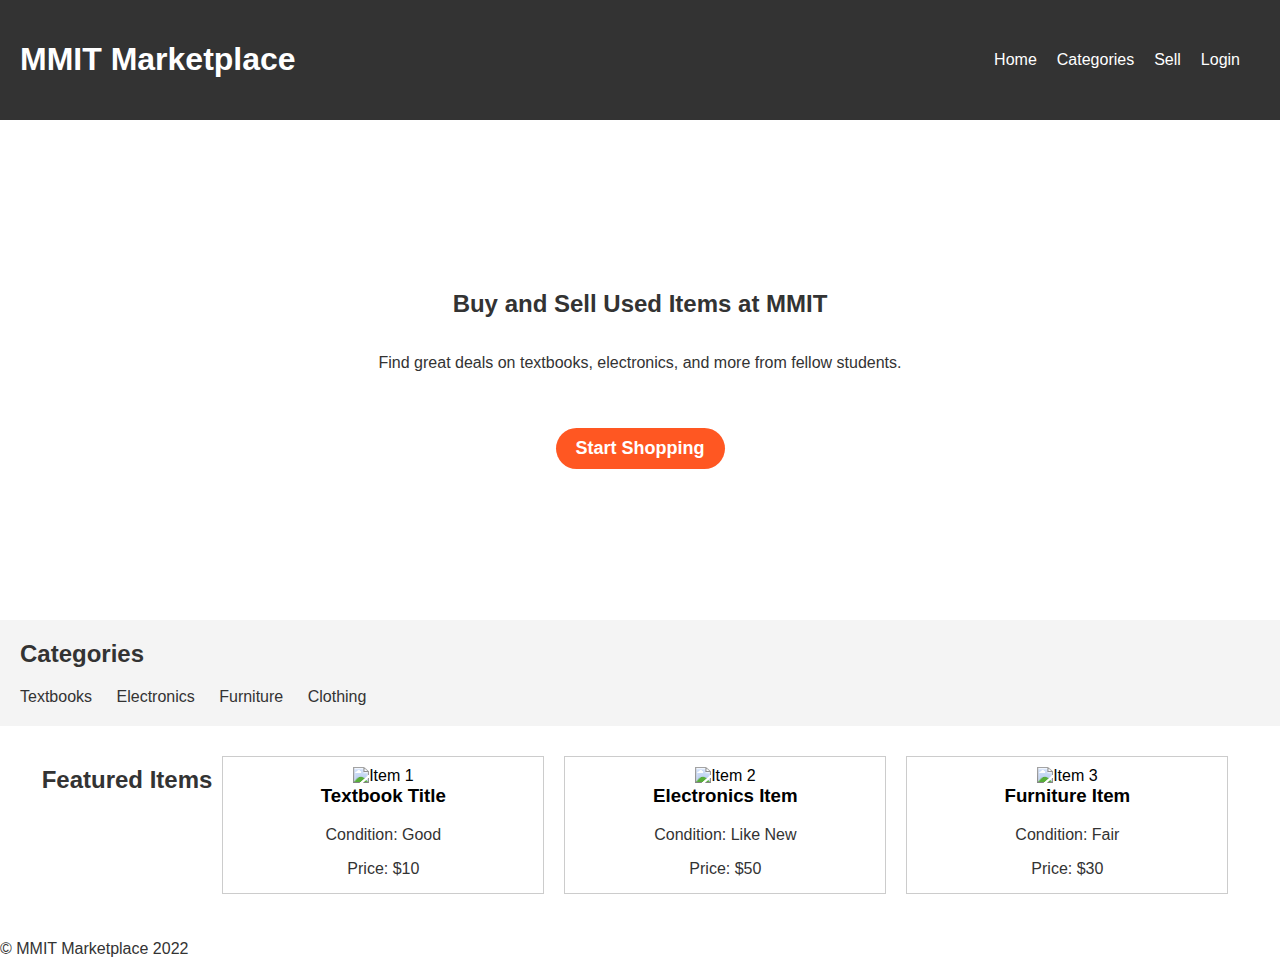
==== index.html @ 5a2bf574 "fix for deployment issue" ====
<!DOCTYPE html>
<html>
  <head>
    <title>MMIT Marketplace</title>
    <link rel="stylesheet" href="style.css" />
  </head>
  <body>
    <header>
      <h1>MMIT Marketplace</h1>
      <nav>
        <ul>
          <li><a href="#">Home</a></li>
          <li><a href="#">Categories</a></li>
          <li><a href="#">Sell</a></li>
          <li><a href="#">Login</a></li>
        </ul>
      </nav>
    </header>
    <main>
      <section class="hero">
        <h2>Buy and Sell Used Items at MMIT</h2>
        <p>
          Find great deals on textbooks, electronics, and more from fellow
          students.
        </p>
        <a href="#" class="btn-start-shopping">Start Shopping</a>
      </section>
      <section class="categories">
        <h2>Categories</h2>
        <ul>
          <li><a href="#">Textbooks</a></li>
          <li><a href="#">Electronics</a></li>
          <li><a href="#">Furniture</a></li>
          <li><a href="#">Clothing</a></li>
        </ul>
      </section>
      <section class="featured-items">
        <h2>Featured Items</h2>
        <div class="item">
          <img
            src="https://media.gettyimages.com/id/157482029/photo/stack-of-books.jpg?s=612x612&w=gi&k=20&c=_Yaofm8sZLZkKs1eMkv-zhk8K4k5u0g0fJuQrReWfdQ="
            alt="Item 1"
          />
          <h3>Textbook Title</h3>
          <p>Condition: Good</p>
          <p>Price: $10</p>
        </div>
        <div class="item">
          <img
            src="https://media.istockphoto.com/id/178716575/photo/mobile-devices.jpg?s=612x612&w=0&k=20&c=9YyINgAbcmjfY_HZe-i8FrLUS43-qZh6Sx6raIc_9vQ="
            alt="Item 2"
          />
          <h3>Electronics Item</h3>
          <p>Condition: Like New</p>
          <p>Price: $50</p>
        </div>
        <div class="item">
          <img
            src="https://media.gettyimages.com/id/1266344041/photo/3d-rendering-of-rough-edge-plank-dining-table.jpg?s=612x612&w=gi&k=20&c=B9g_X4g249H0W9sNPdvbhMaKoAJsRvg7RrgbZ_WtcYo="
            alt="Item 3"
          />
          <h3>Furniture Item</h3>
          <p>Condition: Fair</p>
          <p>Price: $30</p>
        </div>
      </section>
    </main>
    <footer>
      <p>&copy; MMIT Marketplace 2022</p>
    </footer>
  </body>
</html>
---- style.css ----
body {
  font-family: Arial, sans-serif;
  margin: 0;
  padding: 0;
}
h2 {
  color: #333;
}
p {
  color: #333;
}

header {
  background-color: #333;
  color: #fff;
  display: flex;
  justify-content: space-between;
  align-items: center;
  padding: 20px;
}

nav ul {
  display: flex;
  list-style: none;
  margin: 0;
  padding: 0;
}

nav li {
  margin-right: 20px;
}

nav a {
  color: #fff;
  text-decoration: none;
}

.hero {
  background-image: url(hero.jpg);
  background-size: cover;
  color: #fff;
  display: flex;
  flex-direction: column;
  justify-content: center;
  align-items: center;
  height: 500px;
}

.btn {
  background-color: #fff;
  border: none;
  color: #333;
  padding: 10px 20px;
  text-decoration: none;
}

.categories {
  background-color: #f4f4f4;
  padding: 20px;
}

.categories h2 {
  margin-top: 0;
}

.categories ul {
  list-style: none;
  margin: 0;
  padding: 0;
}

.categories li {
  display: inline-block;
  margin-right: 20px;
}

.categories a {
  color: #333;
  text-decoration: none;
}

.featured-items {
  display: flex;
  flex-wrap: wrap;
  justify-content: center;
  padding: 20px;
}

.item {
  background-color: #fff;
  border: 1px solid #ccc;
  margin: 10px;
  padding: 10px;
  text-align: center;
  width: 300px;
}

.item img {
  max-width: 100%;
}

.item h3 {
  margin-top: 0;
}

.item p {
  margin-bottom: 5px;
}

.btn-start-shopping {
  background-color: #ff5722;
  border: none;
  border-radius: 25px;
  color: #fff;
  font-size: 18px;
  font-weight: bold;
  padding: 10px 20px;
  text-decoration: none;
  transition: background-color 0.3s ease;
  margin-top: 40px;
}

.btn-start-shopping:hover {
  background-color: #d84315;
  cursor: pointer;
}
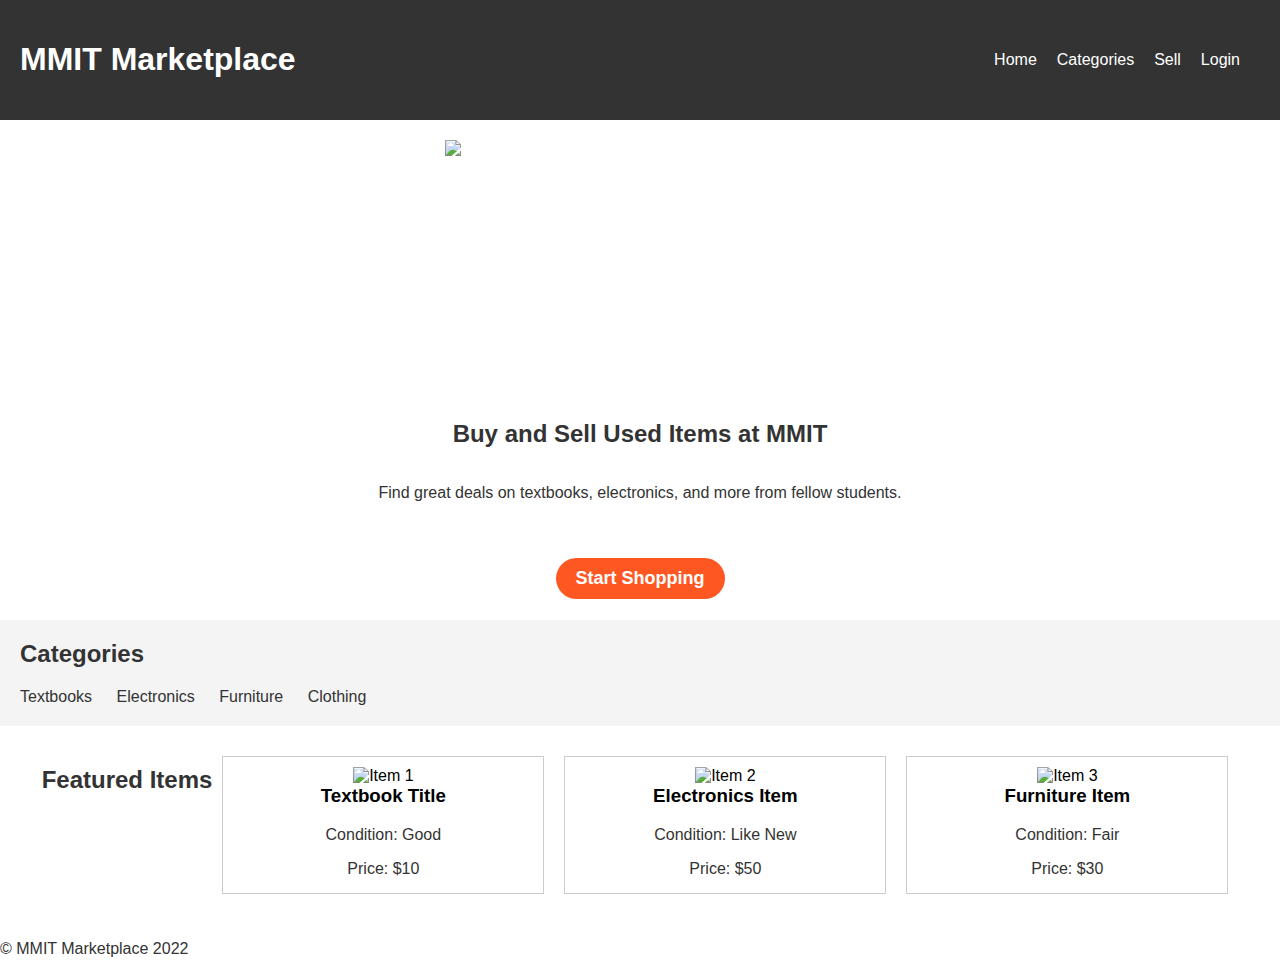
==== commit b5c694ad: "add banner image" ====
--- a/index.html
+++ b/index.html
@@ -18,6 +18,10 @@
     </header>
     <main>
       <section class="hero">
+        <div class="banner">
+          <img class = "banner-image" src="https://www.shutterstock.com/image-vector/various-products-internet-shop-online-260nw-1829597024.jpg"></img>
+        </div>
+         
         <h2>Buy and Sell Used Items at MMIT</h2>
         <p>
           Find great deals on textbooks, electronics, and more from fellow
--- a/style.css
+++ b/style.css
@@ -45,7 +45,11 @@
   align-items: center;
   height: 500px;
 }
-
+.banner {
+  height: 260px;
+  width: 390px;
+  overflow: hidden;
+}
 .btn {
   background-color: #fff;
   border: none;
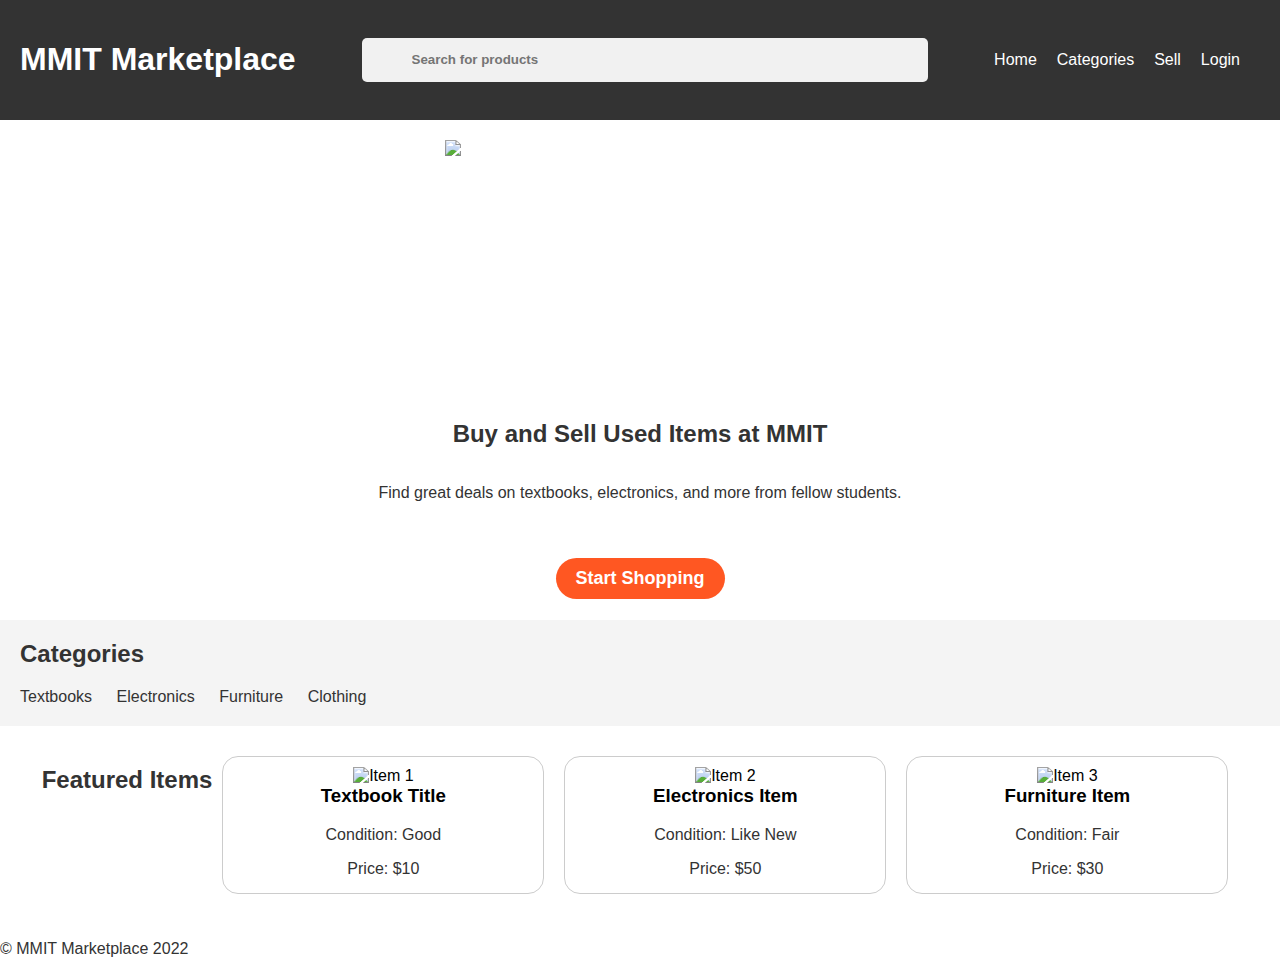
==== commit 5b0ded13: "add search bar" ====
--- a/index.html
+++ b/index.html
@@ -7,6 +7,10 @@
   <body>
     <header>
       <h1>MMIT Marketplace</h1>
+      <div class="search">
+        <i class="fas fa-search search"></i>
+        <input type="text" id="input" name="searchBox" placeholder="Search for products">
+    </div>
       <nav>
         <ul>
           <li><a href="#">Home</a></li>
--- a/style.css
+++ b/style.css
@@ -44,6 +44,20 @@
   justify-content: center;
   align-items: center;
   height: 500px;
+}
+#input {
+  width: 35em;
+  height: 3em;
+  padding: 2px 50px;
+  background-color: rgb(241, 241, 241);
+  border: none;
+  border-radius: 5px;
+}
+#input::placeholder {
+  font-weight: bold;
+}
+#input:focus {
+  outline: none;
 }
 .banner {
   height: 260px;
@@ -97,6 +111,7 @@
   padding: 10px;
   text-align: center;
   width: 300px;
+  border-radius: 16px;
 }
 
 .item img {
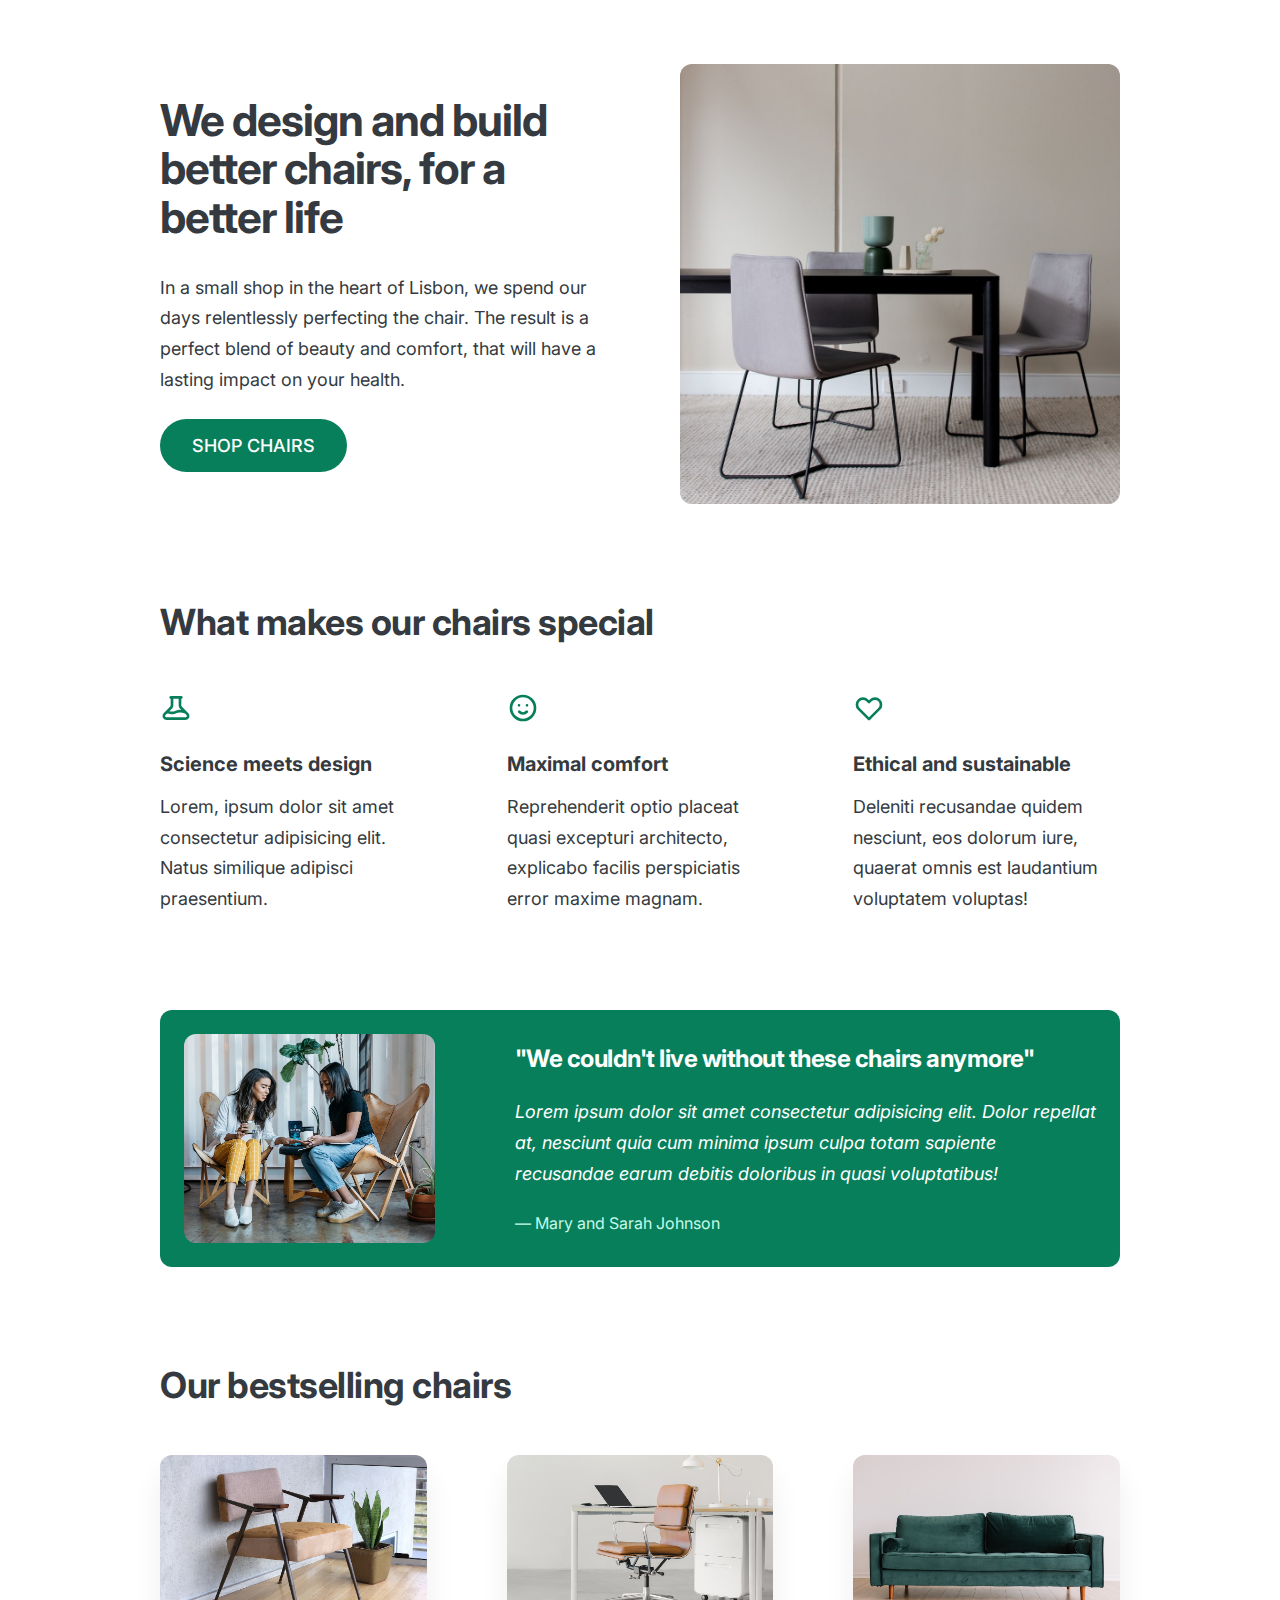
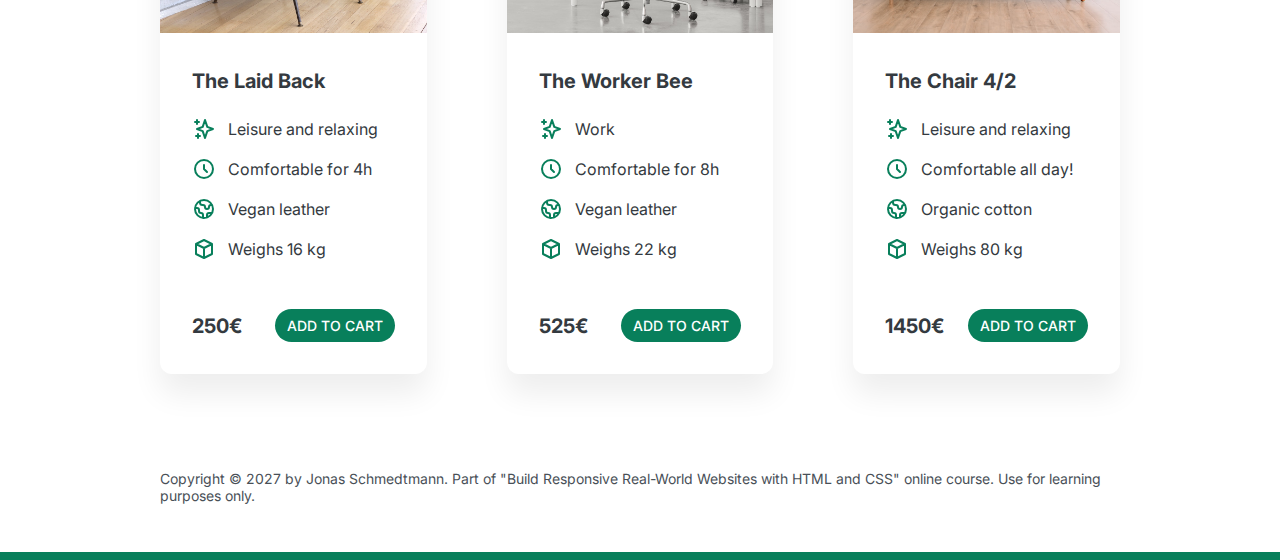
==== commit fd5ab528: "layout test of new design" ====
--- a/index.html
+++ b/index.html
@@ -1,80 +1,378 @@
 <!DOCTYPE html>
-<html>
+<html lang="en">
   <head>
-    <title>MMIT Marketplace</title>
+    <meta charset="UTF-8" />
+    <meta http-equiv="X-UA-Compatible" content="IE=edge" />
+    <meta name="viewport" content="width=device-width, initial-scale=1.0" />
+
+    <link rel="preconnect" href="https://fonts.gstatic.com" />
+    <link
+      href="https://fonts.googleapis.com/css2?family=Inter:wght@400;500;700&display=swap"
+      rel="stylesheet"
+    />
+
     <link rel="stylesheet" href="style.css" />
+    <title>Lisbon Chair Shop</title>
   </head>
   <body>
-    <header>
-      <h1>MMIT Marketplace</h1>
-      <div class="search">
-        <i class="fas fa-search search"></i>
-        <input type="text" id="input" name="searchBox" placeholder="Search for products">
-    </div>
-      <nav>
-        <ul>
-          <li><a href="#">Home</a></li>
-          <li><a href="#">Categories</a></li>
-          <li><a href="#">Sell</a></li>
-          <li><a href="#">Login</a></li>
-        </ul>
-      </nav>
-    </header>
-    <main>
-      <section class="hero">
-        <div class="banner">
-          <img class = "banner-image" src="https://www.shutterstock.com/image-vector/various-products-internet-shop-online-260nw-1829597024.jpg"></img>
+    <div class="container">
+      <header>
+        <div class="header-text-box">
+          <h1>We design and build better chairs, for a better life</h1>
+          <p class="header-text">
+            In a small shop in the heart of Lisbon, we spend our days
+            relentlessly perfecting the chair. The result is a perfect blend of
+            beauty and comfort, that will have a lasting impact on your health.
+          </p>
+          <a class="btn btn--big" href="#">Shop chairs</a>
         </div>
-         
-        <h2>Buy and Sell Used Items at MMIT</h2>
-        <p>
-          Find great deals on textbooks, electronics, and more from fellow
-          students.
-        </p>
-        <a href="#" class="btn-start-shopping">Start Shopping</a>
-      </section>
-      <section class="categories">
-        <h2>Categories</h2>
-        <ul>
-          <li><a href="#">Textbooks</a></li>
-          <li><a href="#">Electronics</a></li>
-          <li><a href="#">Furniture</a></li>
-          <li><a href="#">Clothing</a></li>
-        </ul>
-      </section>
-      <section class="featured-items">
-        <h2>Featured Items</h2>
-        <div class="item">
-          <img
-            src="https://media.gettyimages.com/id/157482029/photo/stack-of-books.jpg?s=612x612&w=gi&k=20&c=_Yaofm8sZLZkKs1eMkv-zhk8K4k5u0g0fJuQrReWfdQ="
-            alt="Item 1"
-          />
-          <h3>Textbook Title</h3>
-          <p>Condition: Good</p>
-          <p>Price: $10</p>
-        </div>
-        <div class="item">
-          <img
-            src="https://media.istockphoto.com/id/178716575/photo/mobile-devices.jpg?s=612x612&w=0&k=20&c=9YyINgAbcmjfY_HZe-i8FrLUS43-qZh6Sx6raIc_9vQ="
-            alt="Item 2"
-          />
-          <h3>Electronics Item</h3>
-          <p>Condition: Like New</p>
-          <p>Price: $50</p>
-        </div>
-        <div class="item">
-          <img
-            src="https://media.gettyimages.com/id/1266344041/photo/3d-rendering-of-rough-edge-plank-dining-table.jpg?s=612x612&w=gi&k=20&c=B9g_X4g249H0W9sNPdvbhMaKoAJsRvg7RrgbZ_WtcYo="
-            alt="Item 3"
-          />
-          <h3>Furniture Item</h3>
-          <p>Condition: Fair</p>
-          <p>Price: $30</p>
+        <img src="hero.jpg" alt="Photo" />
+      </header>
+
+      <section>
+        <h2>What makes our chairs special</h2>
+        <div class="grid-3-cols">
+          <div>
+            <svg
+              xmlns="http://www.w3.org/2000/svg"
+              class="features-icon"
+              fill="none"
+              viewBox="0 0 24 24"
+              stroke="currentColor"
+            >
+              <path
+                stroke-linecap="round"
+                stroke-linejoin="round"
+                stroke-width="2"
+                d="M19.428 15.428a2 2 0 00-1.022-.547l-2.387-.477a6 6 0 00-3.86.517l-.318.158a6 6 0 01-3.86.517L6.05 15.21a2 2 0 00-1.806.547M8 4h8l-1 1v5.172a2 2 0 00.586 1.414l5 5c1.26 1.26.367 3.414-1.415 3.414H4.828c-1.782 0-2.674-2.154-1.414-3.414l5-5A2 2 0 009 10.172V5L8 4z"
+              />
+            </svg>
+            <p class="features-title"><strong>Science meets design</strong></p>
+            <p class="features-text">
+              Lorem, ipsum dolor sit amet consectetur adipisicing elit. Natus
+              similique adipisci praesentium.
+            </p>
+          </div>
+
+          <div>
+            <svg
+              xmlns="http://www.w3.org/2000/svg"
+              class="features-icon"
+              fill="none"
+              viewBox="0 0 24 24"
+              stroke="currentColor"
+            >
+              <path
+                stroke-linecap="round"
+                stroke-linejoin="round"
+                stroke-width="2"
+                d="M14.828 14.828a4 4 0 01-5.656 0M9 10h.01M15 10h.01M21 12a9 9 0 11-18 0 9 9 0 0118 0z"
+              />
+            </svg>
+            <p class="features-title">
+              <strong>Maximal comfort</strong>
+            </p>
+            <p class="features-text">
+              Reprehenderit optio placeat quasi excepturi architecto, explicabo
+              facilis perspiciatis error maxime magnam.
+            </p>
+          </div>
+
+          <div>
+            <svg
+              xmlns="http://www.w3.org/2000/svg"
+              class="features-icon"
+              fill="none"
+              viewBox="0 0 24 24"
+              stroke="currentColor"
+            >
+              <path
+                stroke-linecap="round"
+                stroke-linejoin="round"
+                stroke-width="2"
+                d="M4.318 6.318a4.5 4.5 0 000 6.364L12 20.364l7.682-7.682a4.5 4.5 0 00-6.364-6.364L12 7.636l-1.318-1.318a4.5 4.5 0 00-6.364 0z"
+              />
+            </svg>
+            <p class="features-title">
+              <strong>Ethical and sustainable</strong>
+            </p>
+            <p class="features-text">
+              Deleniti recusandae quidem nesciunt, eos dolorum iure, quaerat
+              omnis est laudantium voluptatem voluptas!
+            </p>
+          </div>
         </div>
       </section>
-    </main>
-    <footer>
-      <p>&copy; MMIT Marketplace 2022</p>
-    </footer>
+
+      <section class="testimonial-section">
+        <div class="grid-3-cols">
+          <img src="customers.jpg" alt="People sitting on chairs" />
+          <div class="testimonial-box">
+            <h2>"We couldn't live without these chairs anymore"</h2>
+            <blockquote class="testimonial-text">
+              Lorem ipsum dolor sit amet consectetur adipisicing elit. Dolor
+              repellat at, nesciunt quia cum minima ipsum culpa totam sapiente
+              recusandae earum debitis doloribus in quasi voluptatibus!
+            </blockquote>
+            <p class="testimonial-author">&mdash; Mary and Sarah Johnson</p>
+          </div>
+        </div>
+      </section>
+
+      <section>
+        <h2>Our bestselling chairs</h2>
+        <div class="grid-3-cols">
+          <figure class="chair">
+            <img src="chair-1.jpg" alt="Chair" />
+            <div class="chair-box">
+              <h3>The Laid Back</h3>
+              <ul class="chair-details">
+                <li>
+                  <svg
+                    xmlns="http://www.w3.org/2000/svg"
+                    class="chair-icon"
+                    fill="none"
+                    viewBox="0 0 24 24"
+                    stroke="currentColor"
+                  >
+                    <path
+                      stroke-linecap="round"
+                      stroke-linejoin="round"
+                      stroke-width="2"
+                      d="M5 3v4M3 5h4M6 17v4m-2-2h4m5-16l2.286 6.857L21 12l-5.714 2.143L13 21l-2.286-6.857L5 12l5.714-2.143L13 3z"
+                    />
+                  </svg>
+                  <!-- Span is a generic INLINE text element, it doesn't have any meaning. It's like a div element, but inline -->
+                  <span>Leisure and relaxing</span>
+                </li>
+                <li>
+                  <svg
+                    xmlns="http://www.w3.org/2000/svg"
+                    class="chair-icon"
+                    fill="none"
+                    viewBox="0 0 24 24"
+                    stroke="currentColor"
+                  >
+                    <path
+                      stroke-linecap="round"
+                      stroke-linejoin="round"
+                      stroke-width="2"
+                      d="M12 8v4l3 3m6-3a9 9 0 11-18 0 9 9 0 0118 0z"
+                    />
+                  </svg>
+                  <span>Comfortable for 4h</span>
+                </li>
+                <li>
+                  <svg
+                    xmlns="http://www.w3.org/2000/svg"
+                    class="chair-icon"
+                    fill="none"
+                    viewBox="0 0 24 24"
+                    stroke="currentColor"
+                  >
+                    <path
+                      stroke-linecap="round"
+                      stroke-linejoin="round"
+                      stroke-width="2"
+                      d="M3.055 11H5a2 2 0 012 2v1a2 2 0 002 2 2 2 0 012 2v2.945M8 3.935V5.5A2.5 2.5 0 0010.5 8h.5a2 2 0 012 2 2 2 0 104 0 2 2 0 012-2h1.064M15 20.488V18a2 2 0 012-2h3.064M21 12a9 9 0 11-18 0 9 9 0 0118 0z"
+                    />
+                  </svg>
+                  <span>Vegan leather</span>
+                </li>
+                <li>
+                  <svg
+                    xmlns="http://www.w3.org/2000/svg"
+                    class="chair-icon"
+                    fill="none"
+                    viewBox="0 0 24 24"
+                    stroke="currentColor"
+                  >
+                    <path
+                      stroke-linecap="round"
+                      stroke-linejoin="round"
+                      stroke-width="2"
+                      d="M20 7l-8-4-8 4m16 0l-8 4m8-4v10l-8 4m0-10L4 7m8 4v10M4 7v10l8 4"
+                    />
+                  </svg>
+                  <span>Weighs 16 kg</span>
+                </li>
+              </ul>
+              <div class="chair-price">
+                <strong>250€</strong>
+                <a href="#" class="btn btn--small">Add to cart</a>
+              </div>
+            </div>
+          </figure>
+
+          <figure class="chair">
+            <img src="chair-2.jpg" alt="Chair" />
+            <div class="chair-box">
+              <h3>The Worker Bee</h3>
+              <ul class="chair-details">
+                <li>
+                  <svg
+                    xmlns="http://www.w3.org/2000/svg"
+                    class="chair-icon"
+                    fill="none"
+                    viewBox="0 0 24 24"
+                    stroke="currentColor"
+                  >
+                    <path
+                      stroke-linecap="round"
+                      stroke-linejoin="round"
+                      stroke-width="2"
+                      d="M5 3v4M3 5h4M6 17v4m-2-2h4m5-16l2.286 6.857L21 12l-5.714 2.143L13 21l-2.286-6.857L5 12l5.714-2.143L13 3z"
+                    />
+                  </svg>
+                  <span>Work</span>
+                </li>
+                <li>
+                  <svg
+                    xmlns="http://www.w3.org/2000/svg"
+                    class="chair-icon"
+                    fill="none"
+                    viewBox="0 0 24 24"
+                    stroke="currentColor"
+                  >
+                    <path
+                      stroke-linecap="round"
+                      stroke-linejoin="round"
+                      stroke-width="2"
+                      d="M12 8v4l3 3m6-3a9 9 0 11-18 0 9 9 0 0118 0z"
+                    />
+                  </svg>
+                  <span>Comfortable for 8h</span>
+                </li>
+                <li>
+                  <svg
+                    xmlns="http://www.w3.org/2000/svg"
+                    class="chair-icon"
+                    fill="none"
+                    viewBox="0 0 24 24"
+                    stroke="currentColor"
+                  >
+                    <path
+                      stroke-linecap="round"
+                      stroke-linejoin="round"
+                      stroke-width="2"
+                      d="M3.055 11H5a2 2 0 012 2v1a2 2 0 002 2 2 2 0 012 2v2.945M8 3.935V5.5A2.5 2.5 0 0010.5 8h.5a2 2 0 012 2 2 2 0 104 0 2 2 0 012-2h1.064M15 20.488V18a2 2 0 012-2h3.064M21 12a9 9 0 11-18 0 9 9 0 0118 0z"
+                    />
+                  </svg>
+                  <span>Vegan leather</span>
+                </li>
+                <li>
+                  <svg
+                    xmlns="http://www.w3.org/2000/svg"
+                    class="chair-icon"
+                    fill="none"
+                    viewBox="0 0 24 24"
+                    stroke="currentColor"
+                  >
+                    <path
+                      stroke-linecap="round"
+                      stroke-linejoin="round"
+                      stroke-width="2"
+                      d="M20 7l-8-4-8 4m16 0l-8 4m8-4v10l-8 4m0-10L4 7m8 4v10M4 7v10l8 4"
+                    />
+                  </svg>
+                  <span>Weighs 22 kg</span>
+                </li>
+              </ul>
+              <div class="chair-price">
+                <strong>525€</strong>
+                <a href="#" class="btn btn--small">Add to cart</a>
+              </div>
+            </div>
+          </figure>
+
+          <figure class="chair">
+            <img src="chair-3.jpg" alt="Chair" />
+            <div class="chair-box">
+              <h3>The Chair 4/2</h3>
+              <ul class="chair-details">
+                <li>
+                  <svg
+                    xmlns="http://www.w3.org/2000/svg"
+                    class="chair-icon"
+                    fill="none"
+                    viewBox="0 0 24 24"
+                    stroke="currentColor"
+                  >
+                    <path
+                      stroke-linecap="round"
+                      stroke-linejoin="round"
+                      stroke-width="2"
+                      d="M5 3v4M3 5h4M6 17v4m-2-2h4m5-16l2.286 6.857L21 12l-5.714 2.143L13 21l-2.286-6.857L5 12l5.714-2.143L13 3z"
+                    />
+                  </svg>
+                  <span>Leisure and relaxing</span>
+                </li>
+                <li>
+                  <svg
+                    xmlns="http://www.w3.org/2000/svg"
+                    class="chair-icon"
+                    fill="none"
+                    viewBox="0 0 24 24"
+                    stroke="currentColor"
+                  >
+                    <path
+                      stroke-linecap="round"
+                      stroke-linejoin="round"
+                      stroke-width="2"
+                      d="M12 8v4l3 3m6-3a9 9 0 11-18 0 9 9 0 0118 0z"
+                    />
+                  </svg>
+                  <span>Comfortable all day!</span>
+                </li>
+                <li>
+                  <svg
+                    xmlns="http://www.w3.org/2000/svg"
+                    class="chair-icon"
+                    fill="none"
+                    viewBox="0 0 24 24"
+                    stroke="currentColor"
+                  >
+                    <path
+                      stroke-linecap="round"
+                      stroke-linejoin="round"
+                      stroke-width="2"
+                      d="M3.055 11H5a2 2 0 012 2v1a2 2 0 002 2 2 2 0 012 2v2.945M8 3.935V5.5A2.5 2.5 0 0010.5 8h.5a2 2 0 012 2 2 2 0 104 0 2 2 0 012-2h1.064M15 20.488V18a2 2 0 012-2h3.064M21 12a9 9 0 11-18 0 9 9 0 0118 0z"
+                    />
+                  </svg>
+                  <span>Organic cotton</span>
+                </li>
+                <li>
+                  <svg
+                    xmlns="http://www.w3.org/2000/svg"
+                    class="chair-icon"
+                    fill="none"
+                    viewBox="0 0 24 24"
+                    stroke="currentColor"
+                  >
+                    <path
+                      stroke-linecap="round"
+                      stroke-linejoin="round"
+                      stroke-width="2"
+                      d="M20 7l-8-4-8 4m16 0l-8 4m8-4v10l-8 4m0-10L4 7m8 4v10M4 7v10l8 4"
+                    />
+                  </svg>
+                  <span>Weighs 80 kg</span>
+                </li>
+              </ul>
+              <div class="chair-price">
+                <strong>1450€</strong>
+                <a href="#" class="btn btn--small">Add to cart</a>
+              </div>
+            </div>
+          </figure>
+        </div>
+      </section>
+
+      <footer>
+        Copyright &copy; 2027 by Jonas Schmedtmann. Part of "Build Responsive
+        Real-World Websites with HTML and CSS" online course. Use for learning
+        purposes only.
+      </footer>
+    </div>
   </body>
 </html>
--- a/style.css
+++ b/style.css
@@ -1,145 +1,221 @@
-body {
-  font-family: Arial, sans-serif;
+/*
+SPACING SYSTEM (px)
+2 / 4 / 8 / 12 / 16 / 24 / 32 / 48 / 64 / 80 / 96 / 128
+
+FONT SIZE SYSTEM (px)
+10 / 12 / 14 / 16 / 18 / 20 / 24 / 30 / 36 / 44 / 52 / 62 / 74 / 86 / 98
+*/
+
+/* 
+MAIN COLOR: #087f5b
+GREY COLOR: #343a40
+*/
+
+* {
   margin: 0;
   padding: 0;
-}
+  box-sizing: border-box;
+}
+
+/* ------------------------ */
+/* GENERAL STYLES */
+/* ------------------------ */
+body {
+  font-family: "Inter", sans-serif;
+  color: #343a40;
+  border-bottom: 8px solid #087f5b;
+}
+
+.container {
+  width: 960px;
+  margin: 0 auto;
+}
+
+header,
+section {
+  margin-bottom: 96px;
+}
+
 h2 {
-  color: #333;
-}
-p {
-  color: #333;
-}
-
+  margin-bottom: 48px;
+  font-size: 36px;
+  letter-spacing: -0.5px;
+  /* 24 / 30 / 36 */
+}
+
+.grid-3-cols {
+  display: grid;
+  grid-template-columns: repeat(3, 1fr);
+  column-gap: 80px;
+}
+
+.btn:link,
+.btn:visited {
+  background-color: #087f5b;
+  color: #fff;
+  text-decoration: none;
+  text-transform: uppercase;
+  font-weight: 500;
+
+  display: inline-block;
+  border-radius: 100px;
+}
+
+.btn:hover,
+.btn:active {
+  background-color: #099268;
+}
+
+.btn--big {
+  font-size: 18px;
+  padding: 16px 32px;
+}
+
+.btn--small {
+  font-size: 14px;
+  padding: 8px 12px;
+}
+
+img {
+  border-radius: 12px;
+}
+
+/* ------------------------ */
+/* COMPONENT STYLES */
+/* ------------------------ */
+
+/* HEADER */
 header {
-  background-color: #333;
+  display: grid;
+  grid-template-columns: repeat(2, 1fr);
+  column-gap: 80px;
+  margin-top: 64px;
+}
+
+.header-text-box {
+  align-self: center;
+}
+
+h1 {
+  margin-bottom: 32px;
+  font-size: 44px;
+  line-height: 1.1;
+  letter-spacing: -1px;
+  /* 44 / 52 / 62 */
+
+  /* text-shadow: 0 5px 5px rgba(0, 0, 0, 0.2); */
+}
+
+.header-text {
+  margin-bottom: 24px;
+  font-size: 18px;
+  line-height: 1.7;
+}
+
+img {
+  width: 100%;
+}
+
+/* FEATURES */
+.features-icon {
+  stroke: #087f5b;
+  width: 32px;
+  heigh: 32px;
+  margin-bottom: 24px;
+}
+
+.features-title {
+  margin-bottom: 16px;
+  font-size: 20px;
+}
+
+.features-text {
+  font-size: 18px;
+  line-height: 1.7;
+}
+
+/* TESTIMONIAL */
+.testimonial-section {
+  background-color: #087f5b;
   color: #fff;
+  padding: 24px;
+  border-radius: 12px;
+}
+
+.testimonial-box {
+  grid-column: 2 / -1;
+  align-self: center;
+}
+
+.testimonial-box h2 {
+  margin-bottom: 24px;
+  /* 20 / 24 / 30 */
+  font-size: 24px;
+}
+
+.testimonial-text {
+  font-style: italic;
+  margin-bottom: 24px;
+  font-size: 18px;
+  line-height: 1.7;
+  color: ##e6fcf5;
+}
+
+.testimonial-author {
+  color: #c3fae8;
+}
+
+/* CHAIRS */
+.chair {
+  box-shadow: 0 20px 30px 0 rgba(0, 0, 0, 0.07);
+  border-radius: 12px;
+}
+
+.chair img {
+  border-bottom-left-radius: 0;
+  border-bottom-right-radius: 0;
+}
+
+.chair-box {
+  padding: 32px;
+}
+
+h3 {
+  margin-bottom: 24px;
+  font-size: 20px;
+}
+
+.chair-details {
+  list-style: none;
+  margin-bottom: 48px;
+}
+
+.chair-details li {
+  display: flex;
+  align-items: center;
+  gap: 12px;
+  margin-bottom: 16px;
+}
+
+.chair-details li:last-child {
+  margin-bottom: 0;
+}
+
+.chair-icon {
+  stroke: #087f5b;
+  width: 24px;
+  height: 24px;
+}
+
+.chair-price {
   display: flex;
   justify-content: space-between;
   align-items: center;
-  padding: 20px;
-}
-
-nav ul {
-  display: flex;
-  list-style: none;
-  margin: 0;
-  padding: 0;
-}
-
-nav li {
-  margin-right: 20px;
-}
-
-nav a {
-  color: #fff;
-  text-decoration: none;
-}
-
-.hero {
-  background-image: url(hero.jpg);
-  background-size: cover;
-  color: #fff;
-  display: flex;
-  flex-direction: column;
-  justify-content: center;
-  align-items: center;
-  height: 500px;
-}
-#input {
-  width: 35em;
-  height: 3em;
-  padding: 2px 50px;
-  background-color: rgb(241, 241, 241);
-  border: none;
-  border-radius: 5px;
-}
-#input::placeholder {
-  font-weight: bold;
-}
-#input:focus {
-  outline: none;
-}
-.banner {
-  height: 260px;
-  width: 390px;
-  overflow: hidden;
-}
-.btn {
-  background-color: #fff;
-  border: none;
-  color: #333;
-  padding: 10px 20px;
-  text-decoration: none;
-}
-
-.categories {
-  background-color: #f4f4f4;
-  padding: 20px;
-}
-
-.categories h2 {
-  margin-top: 0;
-}
-
-.categories ul {
-  list-style: none;
-  margin: 0;
-  padding: 0;
-}
-
-.categories li {
-  display: inline-block;
-  margin-right: 20px;
-}
-
-.categories a {
-  color: #333;
-  text-decoration: none;
-}
-
-.featured-items {
-  display: flex;
-  flex-wrap: wrap;
-  justify-content: center;
-  padding: 20px;
-}
-
-.item {
-  background-color: #fff;
-  border: 1px solid #ccc;
-  margin: 10px;
-  padding: 10px;
-  text-align: center;
-  width: 300px;
-  border-radius: 16px;
-}
-
-.item img {
-  max-width: 100%;
-}
-
-.item h3 {
-  margin-top: 0;
-}
-
-.item p {
-  margin-bottom: 5px;
-}
-
-.btn-start-shopping {
-  background-color: #ff5722;
-  border: none;
-  border-radius: 25px;
-  color: #fff;
-  font-size: 18px;
-  font-weight: bold;
-  padding: 10px 20px;
-  text-decoration: none;
-  transition: background-color 0.3s ease;
-  margin-top: 40px;
-}
-
-.btn-start-shopping:hover {
-  background-color: #d84315;
-  cursor: pointer;
-}
+  font-size: 20px;
+}
+
+footer {
+  margin-bottom: 48px;
+  font-size: 14px;
+  color: #495057;
+}
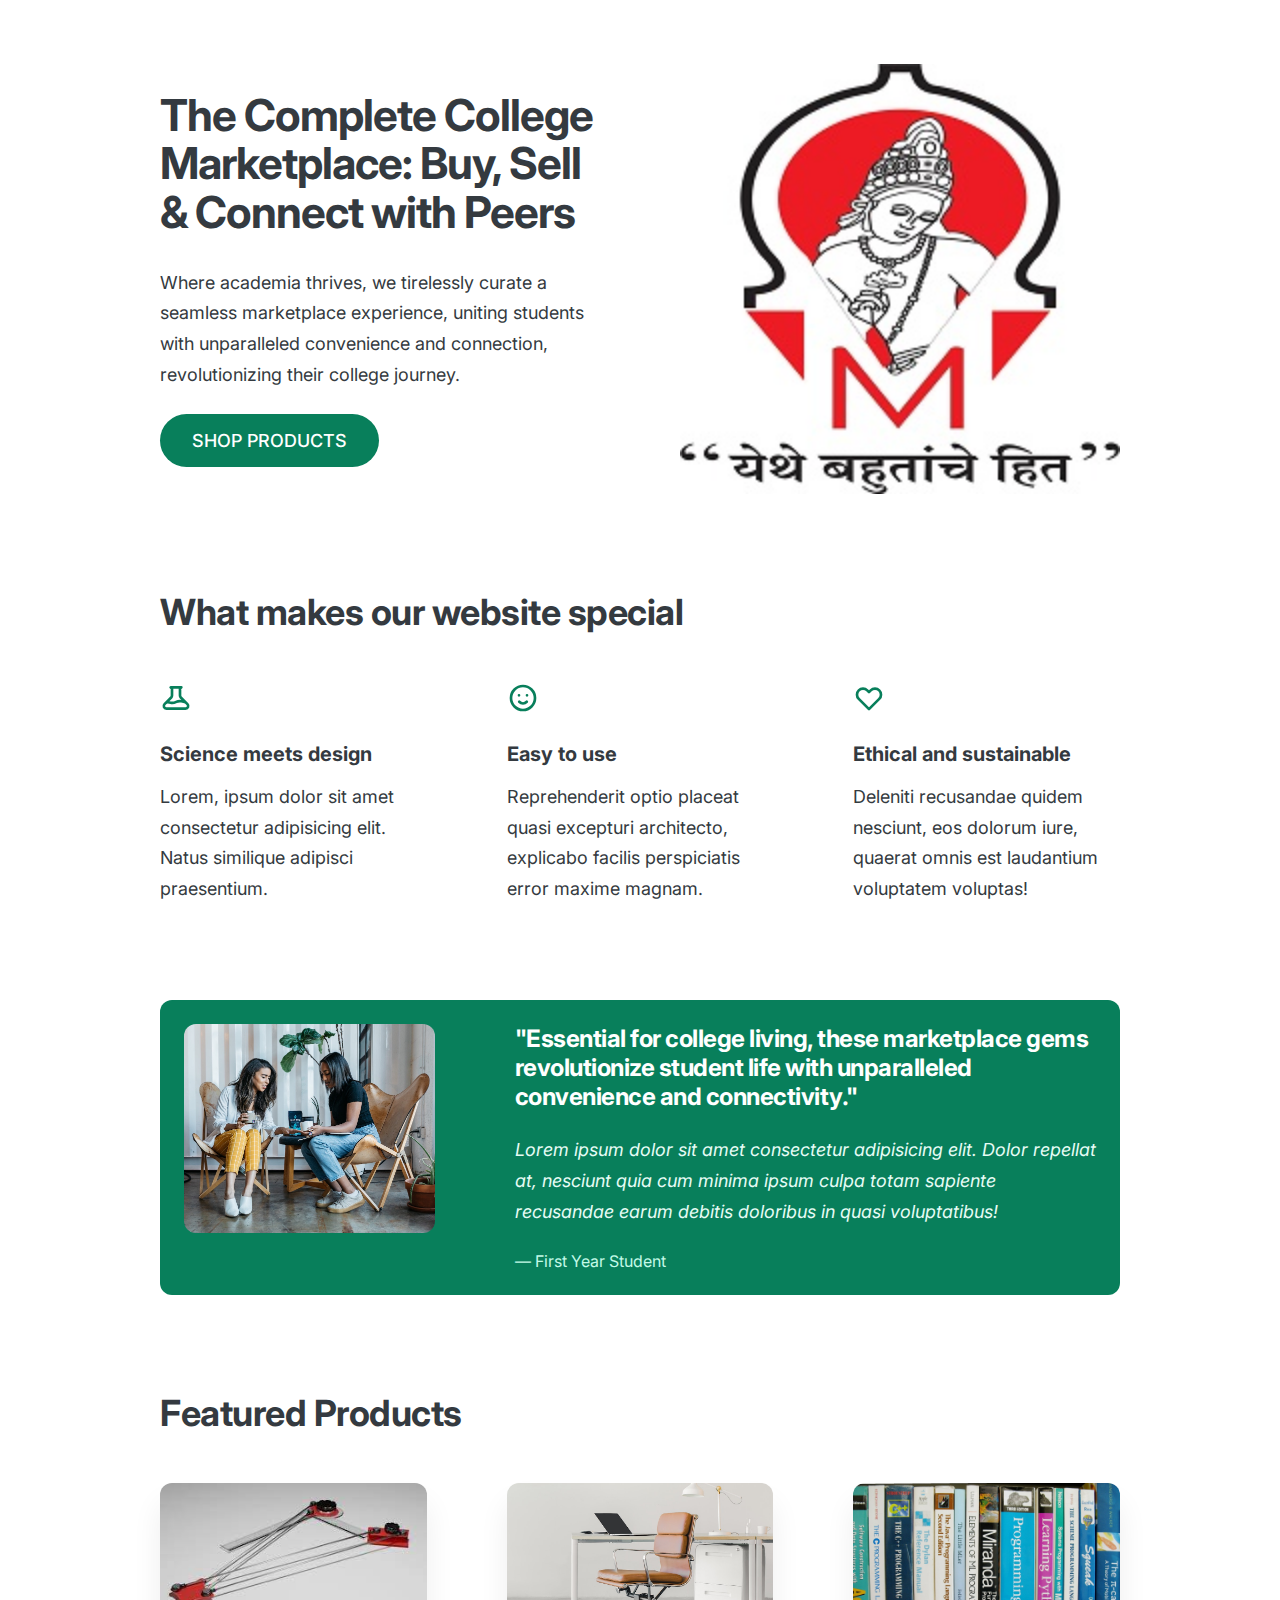
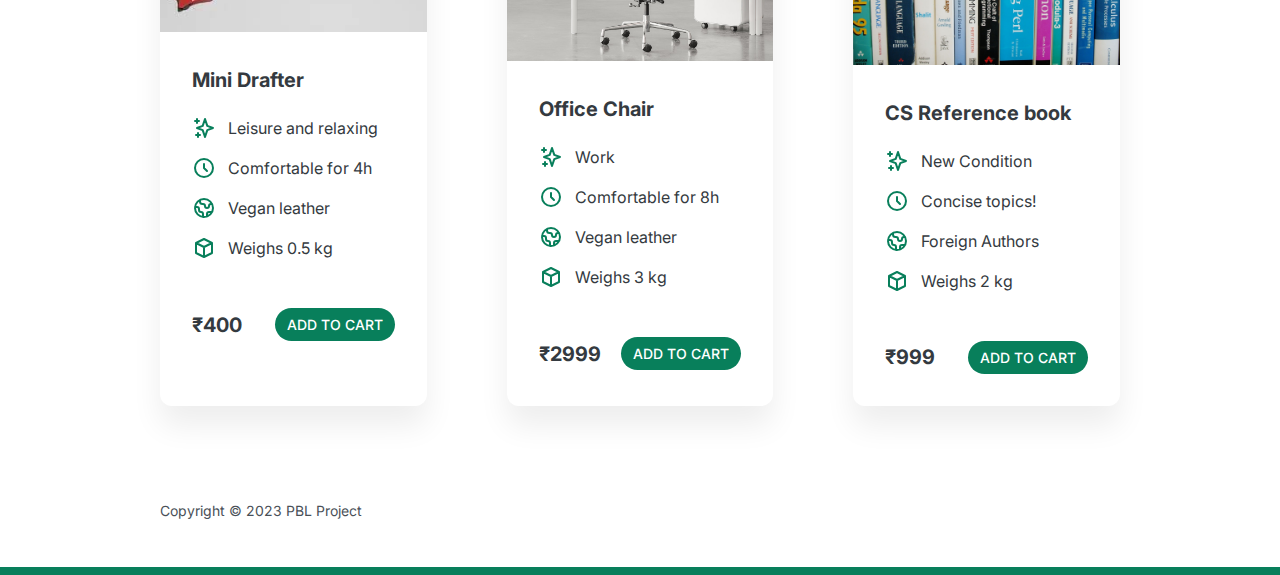
==== commit 31cdc6ba: "new design of website modification" ====
--- a/index.html
+++ b/index.html
@@ -12,25 +12,27 @@
     />
 
     <link rel="stylesheet" href="style.css" />
-    <title>Lisbon Chair Shop</title>
+    <title>MMIT Marketplace</title>
   </head>
   <body>
     <div class="container">
       <header>
         <div class="header-text-box">
-          <h1>We design and build better chairs, for a better life</h1>
+          <h1>
+            The Complete College Marketplace: Buy, Sell & Connect with Peers
+          </h1>
           <p class="header-text">
-            In a small shop in the heart of Lisbon, we spend our days
-            relentlessly perfecting the chair. The result is a perfect blend of
-            beauty and comfort, that will have a lasting impact on your health.
+            Where academia thrives, we tirelessly curate a seamless marketplace
+            experience, uniting students with unparalleled convenience and
+            connection, revolutionizing their college journey.
           </p>
-          <a class="btn btn--big" href="#">Shop chairs</a>
+          <a class="btn btn--big" href="#">Shop Products</a>
         </div>
-        <img src="hero.jpg" alt="Photo" />
+        <img src="mmit_logo.jpeg" alt="Photo" />
       </header>
 
       <section>
-        <h2>What makes our chairs special</h2>
+        <h2>What makes our website special</h2>
         <div class="grid-3-cols">
           <div>
             <svg
@@ -70,7 +72,7 @@
               />
             </svg>
             <p class="features-title">
-              <strong>Maximal comfort</strong>
+              <strong>Easy to use</strong>
             </p>
             <p class="features-text">
               Reprehenderit optio placeat quasi excepturi architecto, explicabo
@@ -108,24 +110,28 @@
         <div class="grid-3-cols">
           <img src="customers.jpg" alt="People sitting on chairs" />
           <div class="testimonial-box">
-            <h2>"We couldn't live without these chairs anymore"</h2>
+            <h2>
+              "Essential for college living, these marketplace gems
+              revolutionize student life with unparalleled convenience and
+              connectivity."
+            </h2>
             <blockquote class="testimonial-text">
               Lorem ipsum dolor sit amet consectetur adipisicing elit. Dolor
               repellat at, nesciunt quia cum minima ipsum culpa totam sapiente
               recusandae earum debitis doloribus in quasi voluptatibus!
             </blockquote>
-            <p class="testimonial-author">&mdash; Mary and Sarah Johnson</p>
+            <p class="testimonial-author">&mdash; First Year Student</p>
           </div>
         </div>
       </section>
 
       <section>
-        <h2>Our bestselling chairs</h2>
+        <h2>Featured Products</h2>
         <div class="grid-3-cols">
           <figure class="chair">
-            <img src="chair-1.jpg" alt="Chair" />
+            <img src="mini-drafter.jpeg" alt="Chair" />
             <div class="chair-box">
-              <h3>The Laid Back</h3>
+              <h3>Mini Drafter</h3>
               <ul class="chair-details">
                 <li>
                   <svg
@@ -194,11 +200,11 @@
                       d="M20 7l-8-4-8 4m16 0l-8 4m8-4v10l-8 4m0-10L4 7m8 4v10M4 7v10l8 4"
                     />
                   </svg>
-                  <span>Weighs 16 kg</span>
+                  <span>Weighs 0.5 kg</span>
                 </li>
               </ul>
               <div class="chair-price">
-                <strong>250€</strong>
+                <strong>₹400</strong>
                 <a href="#" class="btn btn--small">Add to cart</a>
               </div>
             </div>
@@ -207,7 +213,7 @@
           <figure class="chair">
             <img src="chair-2.jpg" alt="Chair" />
             <div class="chair-box">
-              <h3>The Worker Bee</h3>
+              <h3>Office Chair</h3>
               <ul class="chair-details">
                 <li>
                   <svg
@@ -275,20 +281,20 @@
                       d="M20 7l-8-4-8 4m16 0l-8 4m8-4v10l-8 4m0-10L4 7m8 4v10M4 7v10l8 4"
                     />
                   </svg>
-                  <span>Weighs 22 kg</span>
+                  <span>Weighs 3 kg</span>
                 </li>
               </ul>
               <div class="chair-price">
-                <strong>525€</strong>
+                <strong>₹2999</strong>
                 <a href="#" class="btn btn--small">Add to cart</a>
               </div>
             </div>
           </figure>
 
           <figure class="chair">
-            <img src="chair-3.jpg" alt="Chair" />
+            <img src="cs-books.jpeg" alt="Chair" />
             <div class="chair-box">
-              <h3>The Chair 4/2</h3>
+              <h3>CS Reference book</h3>
               <ul class="chair-details">
                 <li>
                   <svg
@@ -305,7 +311,7 @@
                       d="M5 3v4M3 5h4M6 17v4m-2-2h4m5-16l2.286 6.857L21 12l-5.714 2.143L13 21l-2.286-6.857L5 12l5.714-2.143L13 3z"
                     />
                   </svg>
-                  <span>Leisure and relaxing</span>
+                  <span>New Condition</span>
                 </li>
                 <li>
                   <svg
@@ -322,7 +328,7 @@
                       d="M12 8v4l3 3m6-3a9 9 0 11-18 0 9 9 0 0118 0z"
                     />
                   </svg>
-                  <span>Comfortable all day!</span>
+                  <span>Concise topics!</span>
                 </li>
                 <li>
                   <svg
@@ -339,7 +345,7 @@
                       d="M3.055 11H5a2 2 0 012 2v1a2 2 0 002 2 2 2 0 012 2v2.945M8 3.935V5.5A2.5 2.5 0 0010.5 8h.5a2 2 0 012 2 2 2 0 104 0 2 2 0 012-2h1.064M15 20.488V18a2 2 0 012-2h3.064M21 12a9 9 0 11-18 0 9 9 0 0118 0z"
                     />
                   </svg>
-                  <span>Organic cotton</span>
+                  <span>Foreign Authors</span>
                 </li>
                 <li>
                   <svg
@@ -356,11 +362,11 @@
                       d="M20 7l-8-4-8 4m16 0l-8 4m8-4v10l-8 4m0-10L4 7m8 4v10M4 7v10l8 4"
                     />
                   </svg>
-                  <span>Weighs 80 kg</span>
+                  <span>Weighs 2 kg</span>
                 </li>
               </ul>
               <div class="chair-price">
-                <strong>1450€</strong>
+                <strong>₹999</strong>
                 <a href="#" class="btn btn--small">Add to cart</a>
               </div>
             </div>
@@ -368,11 +374,7 @@
         </div>
       </section>
 
-      <footer>
-        Copyright &copy; 2027 by Jonas Schmedtmann. Part of "Build Responsive
-        Real-World Websites with HTML and CSS" online course. Use for learning
-        purposes only.
-      </footer>
+      <footer>Copyright &copy; 2023 PBL Project</footer>
     </div>
   </body>
 </html>
--- a/style.css
+++ b/style.css
@@ -158,7 +158,7 @@
   margin-bottom: 24px;
   font-size: 18px;
   line-height: 1.7;
-  color: ##e6fcf5;
+  color: #e6fcf5;
 }
 
 .testimonial-author {
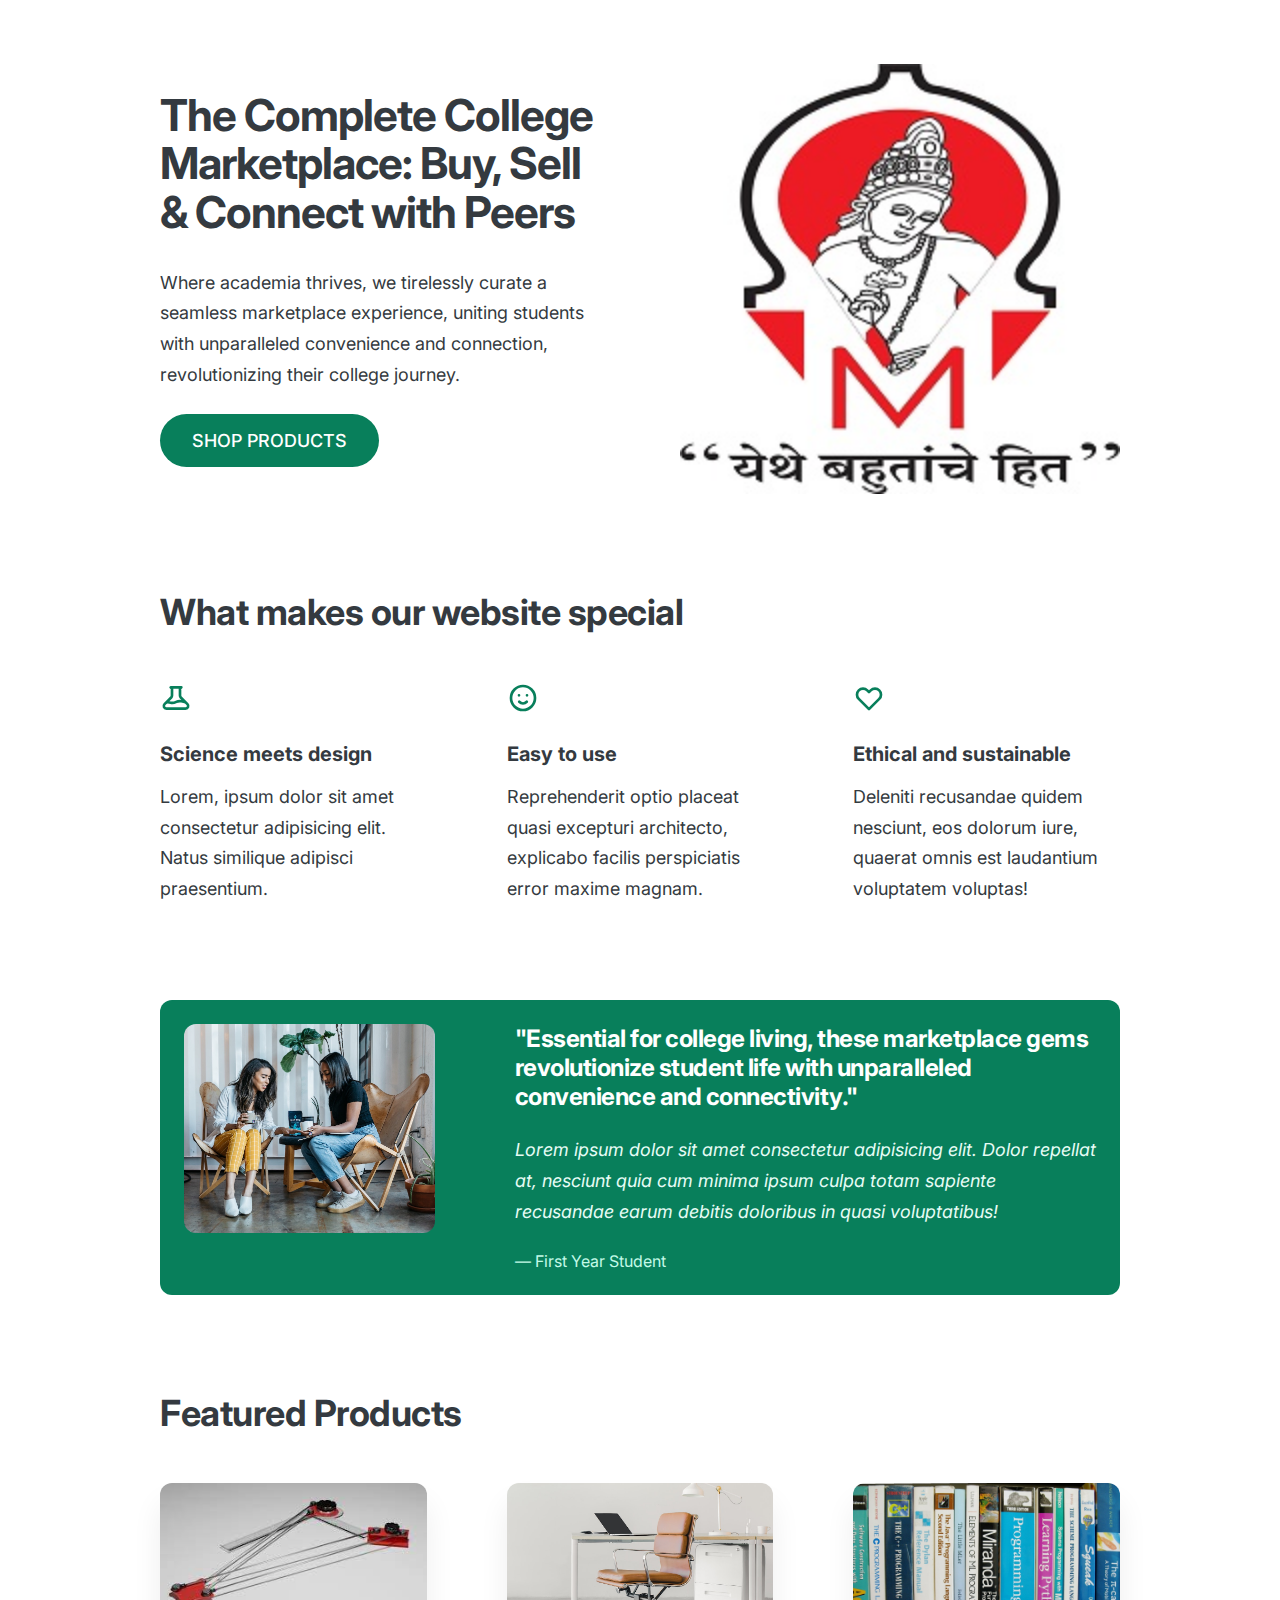
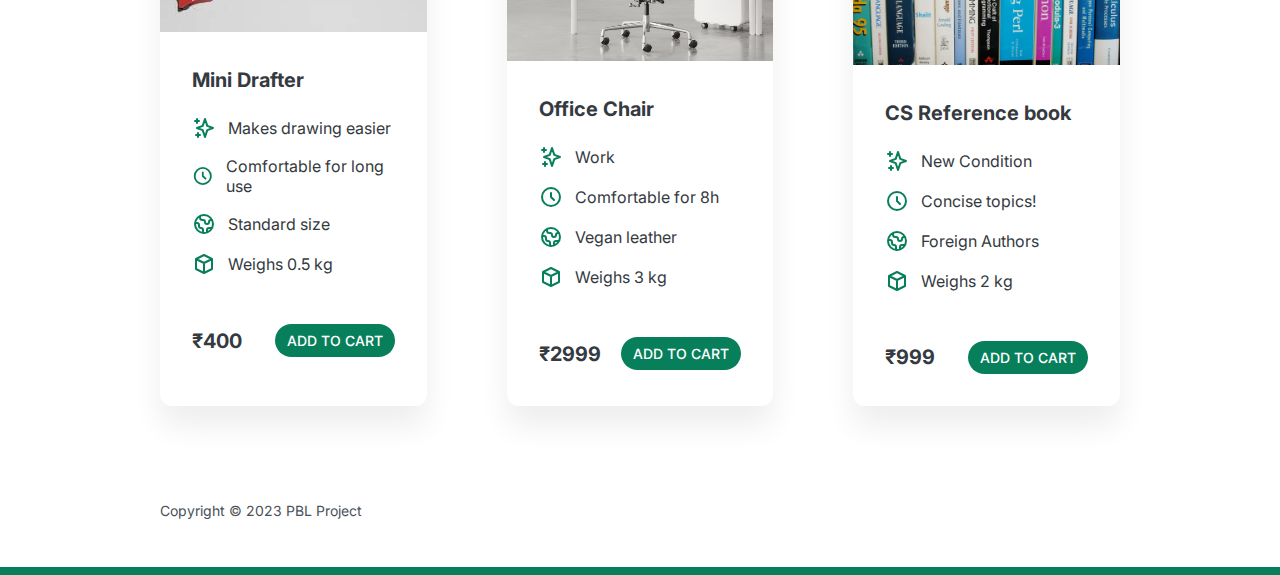
==== commit 25692242: "minor product info changes" ====
--- a/index.html
+++ b/index.html
@@ -149,7 +149,7 @@
                     />
                   </svg>
                   <!-- Span is a generic INLINE text element, it doesn't have any meaning. It's like a div element, but inline -->
-                  <span>Leisure and relaxing</span>
+                  <span>Makes drawing easier</span>
                 </li>
                 <li>
                   <svg
@@ -166,7 +166,7 @@
                       d="M12 8v4l3 3m6-3a9 9 0 11-18 0 9 9 0 0118 0z"
                     />
                   </svg>
-                  <span>Comfortable for 4h</span>
+                  <span>Comfortable for long use</span>
                 </li>
                 <li>
                   <svg
@@ -183,7 +183,7 @@
                       d="M3.055 11H5a2 2 0 012 2v1a2 2 0 002 2 2 2 0 012 2v2.945M8 3.935V5.5A2.5 2.5 0 0010.5 8h.5a2 2 0 012 2 2 2 0 104 0 2 2 0 012-2h1.064M15 20.488V18a2 2 0 012-2h3.064M21 12a9 9 0 11-18 0 9 9 0 0118 0z"
                     />
                   </svg>
-                  <span>Vegan leather</span>
+                  <span>Standard size</span>
                 </li>
                 <li>
                   <svg
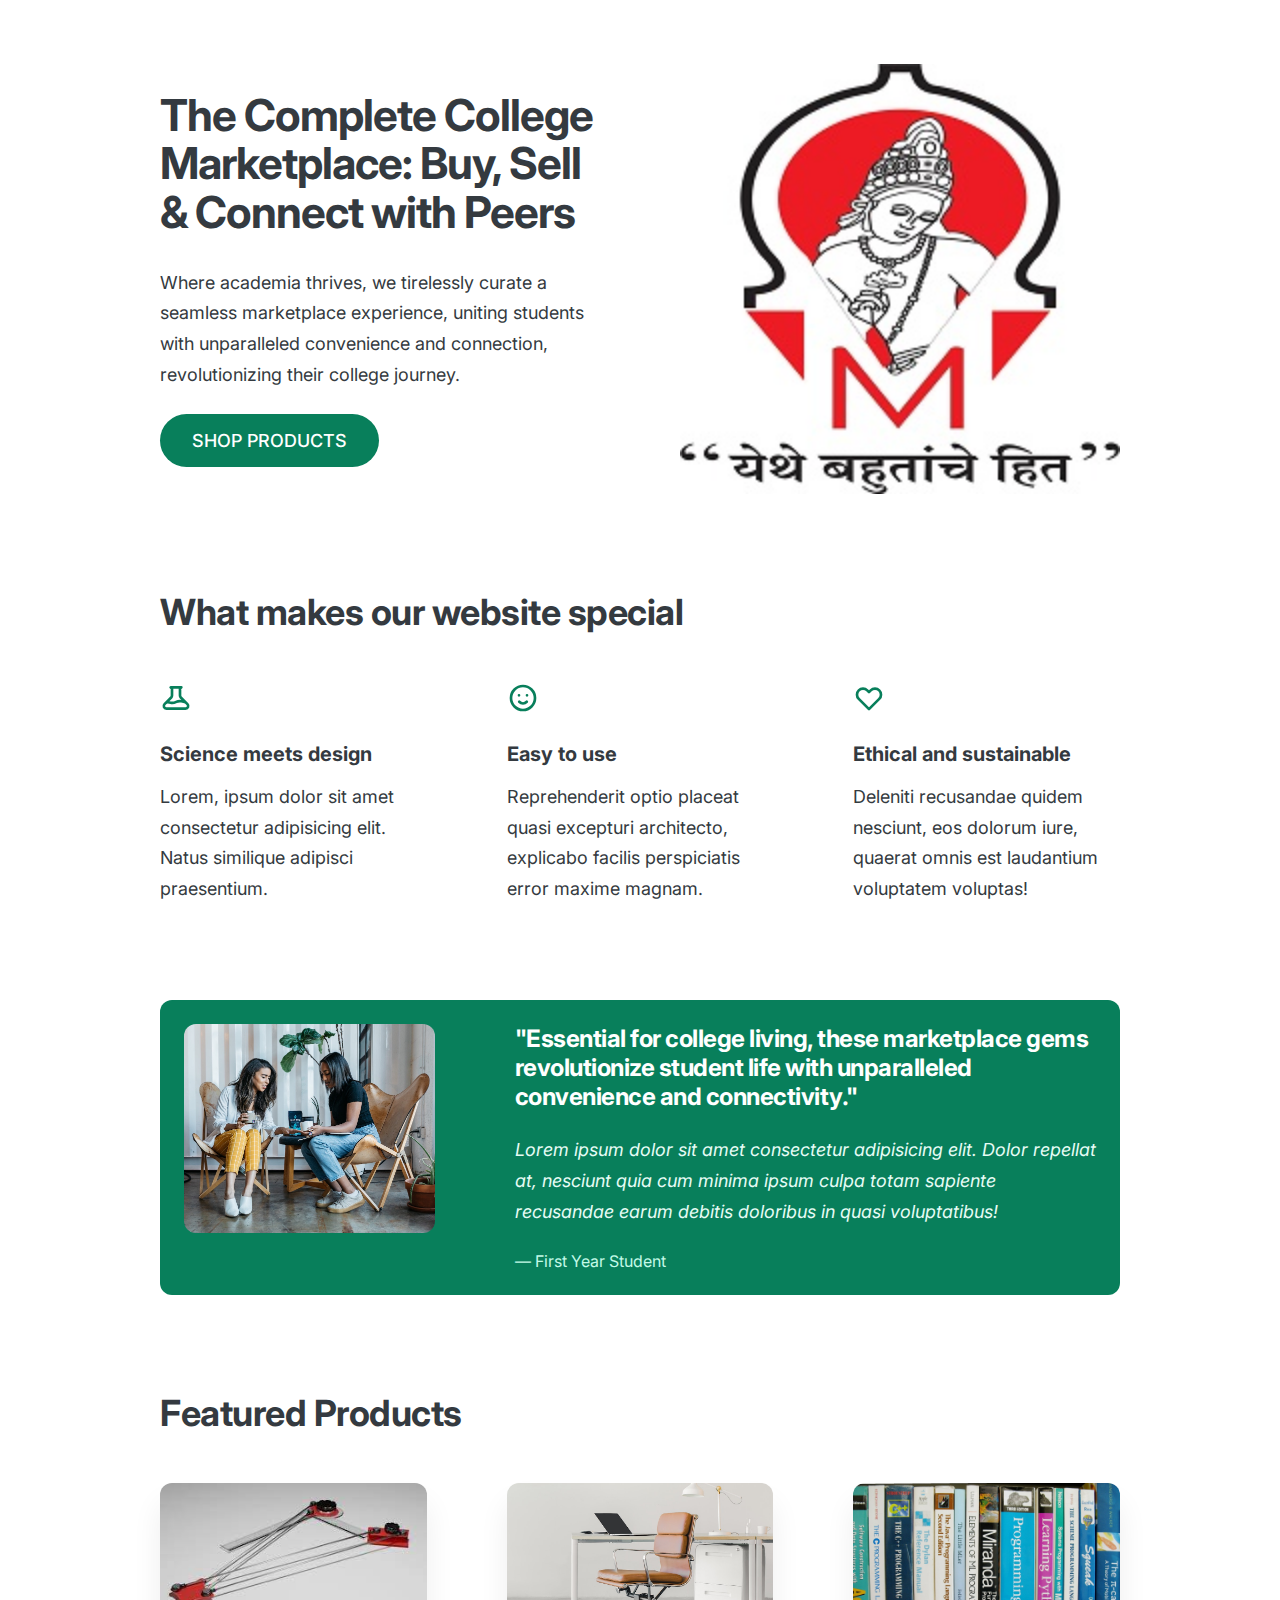
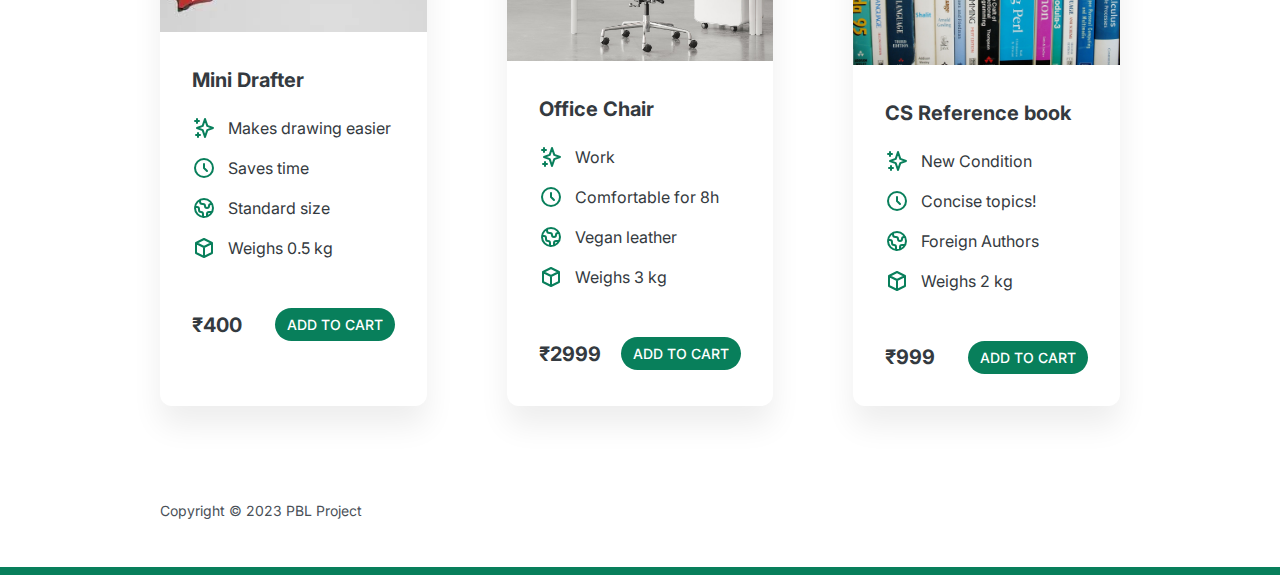
==== commit a3b0accb: "minor" ====
--- a/index.html
+++ b/index.html
@@ -166,7 +166,7 @@
                       d="M12 8v4l3 3m6-3a9 9 0 11-18 0 9 9 0 0118 0z"
                     />
                   </svg>
-                  <span>Comfortable for long use</span>
+                  <span>Saves time</span>
                 </li>
                 <li>
                   <svg
